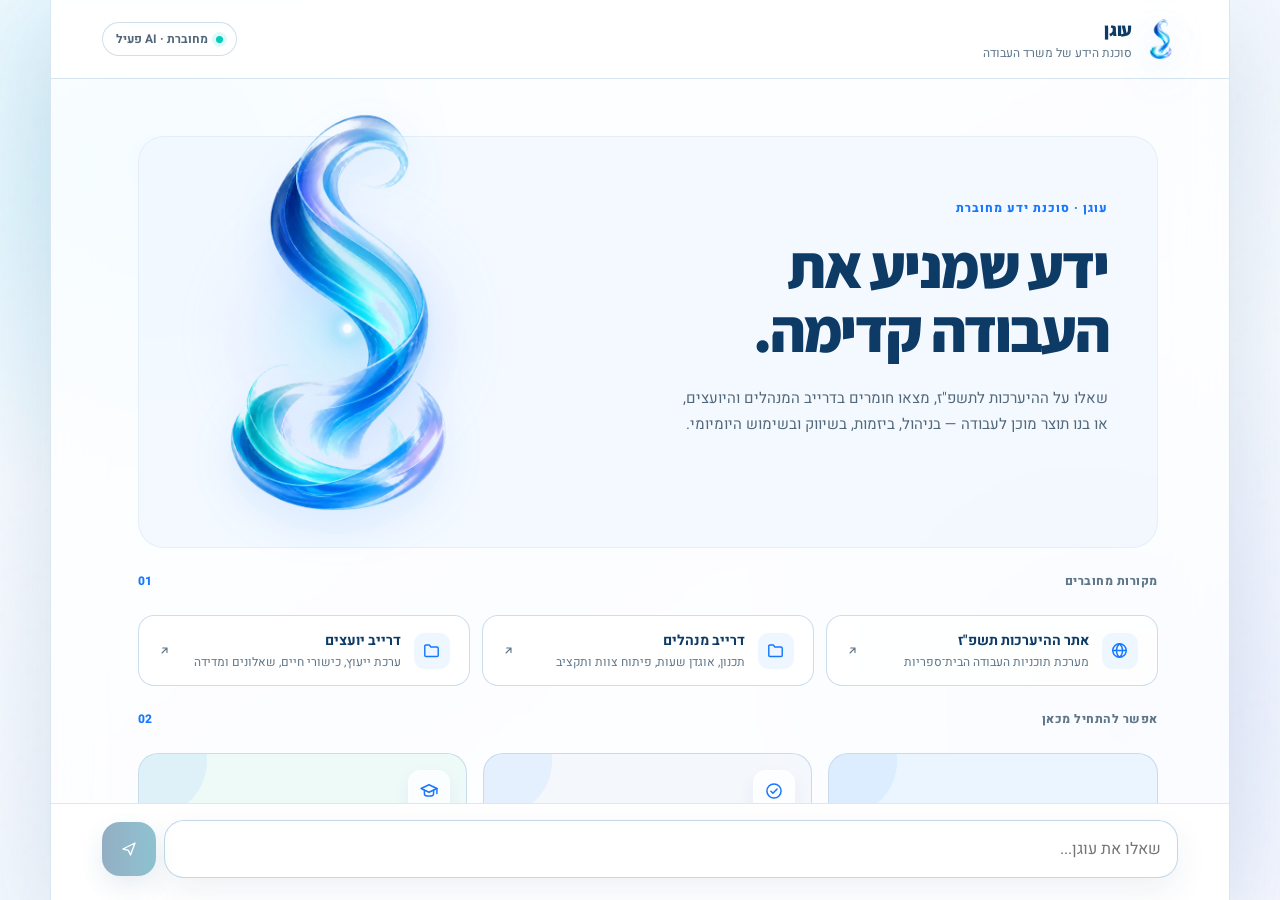
==== index.html @ 3481d561 "עוגן — סוכנת הידע: אתר + PWA להתקנה על הטלפון Co-Authored-By: Claude Fable 5 <noreply@anthropic.com>" ====
<!doctype html>
<html lang="he" dir="rtl">
<head>
<meta charset="utf-8">
<meta name="viewport" content="width=device-width, initial-scale=1">
<title>עוגן · סוכנת הידע של משרד העבודה</title>
<meta name="description" content="פרוטוטייפ עיצובי של עוגן, סוכנת הידע של אתר תיק המנהל, משרד העבודה.">

<!-- PWA: התקנה למסך הבית -->
<meta name="theme-color" content="#0D3B66">
<link rel="manifest" href="manifest.webmanifest">
<link rel="icon" type="image/png" sizes="192x192" href="assets/icons/icon-192.png">
<link rel="apple-touch-icon" href="assets/icons/apple-touch-icon.png">
<meta name="apple-mobile-web-app-capable" content="yes">
<meta name="apple-mobile-web-app-status-bar-style" content="default">
<meta name="apple-mobile-web-app-title" content="עוגן">

<link rel="preconnect" href="https://fonts.googleapis.com">
<link rel="preconnect" href="https://fonts.gstatic.com" crossorigin>
<link href="https://fonts.googleapis.com/css2?family=Assistant:wght@400;600;700;800&family=Heebo:wght@400;500;700;800&display=swap" rel="stylesheet">

<link rel="stylesheet" href="ogen-tokens.css">
<link rel="stylesheet" href="ogen-base.css">
<link rel="stylesheet" href="ogen-entity.css">
<link rel="stylesheet" href="ogen-components.css">
<link rel="stylesheet" href="ogen-chat.css">
<link rel="stylesheet" href="ogen-responsive.css">
</head>
<body>

<a class="ogen-skip-link" href="#ogen-chat-textarea">דלגו לשדה השאלה</a>

<main class="ogen-app">

  <header class="ogen-chat-header">
    <span id="ogen-chat-header-entity-slot"></span>
    <div class="ogen-chat-header__meta">
      <div class="ogen-chat-header__title">עוגן</div>
      <div class="ogen-chat-header__subtitle">סוכנת הידע של משרד העבודה</div>
    </div>
    <div class="ogen-chat-header__status" aria-label="מצב המערכת: מחוברת לשלושה מאגרי ידע">
      <span class="ogen-chat-header__status-dot" aria-hidden="true"></span>
      מחוברת · 3 מאגרים
    </div>
  </header>

  <div id="ogen-chat-conversation" class="ogen-chat-conversation" role="log" aria-live="polite" aria-relevant="additions" aria-label="שיחה עם עוגן"></div>

  <form class="ogen-composer" id="ogen-composer-form">
    <div class="ogen-composer__field">
      <label for="ogen-chat-textarea" class="ogen-sr-only">שאלו את עוגן</label>
      <textarea id="ogen-chat-textarea" class="ogen-composer__textarea" rows="1" placeholder="שאלו את עוגן..."></textarea>
    </div>
    <button type="submit" id="ogen-chat-send" class="ogen-composer__send" aria-label="שליחה"></button>
  </form>

</main>

<script>
/* חיבור למוח ה-AI (Claude) דרך Google Apps Script:
   1. פורסים את "קוד-עוגן-AI-לגוגל-סקריפט.gs" כאפליקציית אינטרנט (הוראות בתוך הקובץ)
   2. מדביקים כאן את כתובת ה-exec שמתקבלת, בין המרכאות
   כשהשורה ריקה — עוגן עונה מהמנוע המקומי (מילות מפתח, בלי AI). */
window.OGEN_BACKEND_URL = "https://script.google.com/macros/s/AKfycbzggpSrv4lHq6RF4784hJKEp1cTktjUmZDZ8TliicXYjfM_cJ4xoRYsIVa-8y7EgvYl/exec";
</script>
<script src="ogen-components.js"></script>
<script src="ogen-knowledge.js"></script>
<script src="ogen-app.js"></script>

<script>
/* רישום ה-service worker (PWA). עובד רק כשהאתר מוגש מכתובת אינטרנט (https)
   או localhost — כשפותחים כקובץ מקומי (file://) הדפדפן מדלג בשקט. */
if ("serviceWorker" in navigator && (location.protocol === "https:" || location.hostname === "localhost")) {
  window.addEventListener("load", function () {
    navigator.serviceWorker.register("sw.js").catch(function () { /* לא קריטי */ });
  });
}
</script>

</body>
</html>
---- ogen-tokens.css ----
/*
  ogen-tokens.css
  Design tokens for the "עוגן" (Ogen) knowledge-agent prototype.
  All color, spacing, radius, shadow, typography and motion values
  used anywhere in the prototype must be sourced from here.
*/

:root {
  /* ===== BRAND ===== */
  --ogen-navy-900: #0D3B66;
  --ogen-navy-800: #124D7A;

  --ogen-blue-600: #1677FF;
  --ogen-blue-500: #2788FF;
  --ogen-blue-100: #E8F2FF;

  --ogen-cyan-500: #27C6F3;
  --ogen-cyan-100: #E7F9FE;

  --ogen-teal-500: #00CDBB;
  --ogen-teal-100: #E4FAF7;

  --ogen-lilac-400: #A5B4FF;
  --ogen-lilac-100: #F0F2FF;

  /* ===== SURFACES ===== */
  --ogen-canvas: #F8FBFF;
  --ogen-surface: #FFFFFF;
  --ogen-surface-soft: #F2F7FC;
  --ogen-surface-blue: #EEF6FF;

  /* ===== TEXT ===== */
  --ogen-text: #102A43;
  --ogen-text-secondary: #52687A;
  --ogen-text-muted: #60778A;
  --ogen-text-inverse: #FFFFFF;

  /* Accessible action gradient; brand cyan remains available for accents. */
  --ogen-action-start: #124D7A;
  --ogen-action-end: #087B9C;

  /* ===== BORDERS ===== */
  --ogen-border: #D8E6F2;
  --ogen-border-strong: #BED4E7;

  /* ===== STATES ===== */
  --ogen-success: #00A98F;
  --ogen-success-text: #007A68;
  --ogen-success-bg: #E8F8F4;

  --ogen-warning: #D89A20;
  --ogen-warning-text: #8A5A00;
  --ogen-warning-bg: #FFF7E4;

  --ogen-danger: #D95B67;
  --ogen-danger-text: #B23A4A;
  --ogen-danger-bg: #FFF0F2;

  /* Authority badge accents (pastel) */
  --ogen-authority-mandatory-text: #B23A4A;
  --ogen-authority-mandatory-bg: #FCE9EC;
  --ogen-authority-directive-text: #145FA8;
  --ogen-authority-directive-bg: #E8F2FF;
  --ogen-authority-professional-text: #087565;
  --ogen-authority-professional-bg: #E4FAF7;
  --ogen-authority-suggestion-text: #5B5FCF;
  --ogen-authority-suggestion-bg: #F0F2FF;

  /* AI-generated content marker */
  --ogen-ai-bg: #F0F2FF;
  --ogen-ai-text: #4A4FBF;

  /* ===== RADIUS ===== */
  --ogen-radius-sm: 10px;
  --ogen-radius-md: 14px;
  --ogen-radius-lg: 18px;
  --ogen-radius-xl: 24px;
  --ogen-radius-2xl: 30px;
  --ogen-radius-pill: 999px;

  /* ===== SHADOW ===== */
  --ogen-shadow-sm: 0 4px 14px rgba(13, 59, 102, .06);
  --ogen-shadow-md: 0 12px 34px rgba(13, 59, 102, .09);
  --ogen-shadow-float: 0 20px 60px rgba(13, 59, 102, .14);

  /* ===== MOTION ===== */
  --ogen-duration-fast: 160ms;
  --ogen-duration-normal: 260ms;
  --ogen-duration-slow: 420ms;
  --ogen-ease: cubic-bezier(.2, .8, .2, 1);
  --ogen-touch-target: 44px;

  /* ===== SPACING (8px grid) ===== */
  --space-1: 4px;
  --space-2: 8px;
  --space-3: 12px;
  --space-4: 16px;
  --space-5: 20px;
  --space-6: 24px;
  --space-8: 32px;
  --space-10: 40px;
  --space-12: 48px;

  /* ===== TYPOGRAPHY ===== */
  --ogen-font: "Noto Sans Hebrew", "Heebo", "Assistant", system-ui, sans-serif;
  --ogen-font-display: "Assistant", "Noto Sans Hebrew", "Heebo", system-ui, sans-serif;

  --ogen-fs-hero: clamp(30px, 4vw, 48px);
  --ogen-fs-h1: clamp(28px, 3vw, 36px);
  --ogen-fs-h2: clamp(22px, 2.4vw, 28px);
  --ogen-fs-h3: clamp(18px, 1.8vw, 21px);
  --ogen-fs-body: 16px;
  --ogen-fs-secondary: 14px;
  --ogen-fs-meta: 13px;

  /* ===== Z-INDEX ===== */
  --ogen-z-floating: 60;
  --ogen-z-chat: 70;
  --ogen-z-overlay: 65;
}
---- ogen-base.css ----
/*
  ogen-base.css
  Reset, RTL foundation, typography and base page structure.
*/

*,
*::before,
*::after {
  box-sizing: border-box;
}

html {
  direction: rtl;
}

body {
  margin: 0;
  background: var(--ogen-canvas);
  color: var(--ogen-text);
  font-family: var(--ogen-font);
  font-size: var(--ogen-fs-body);
  line-height: 1.55;
  -webkit-font-smoothing: antialiased;
  position: relative;
  isolation: isolate;
}

body::before,
body::after {
  content: "";
  position: fixed;
  inset: 0;
  pointer-events: none;
  z-index: -1;
}

body::before {
  background:
    radial-gradient(circle at 12% 18%, rgba(39, 198, 243, .18), transparent 26%),
    radial-gradient(circle at 88% 82%, rgba(165, 180, 255, .18), transparent 30%),
    linear-gradient(145deg, #f9fcff 0%, #f3f8ff 54%, #fbfdff 100%);
}

body::after {
  opacity: .22;
  background-image: url("data:image/svg+xml,%3Csvg viewBox='0 0 120 120' xmlns='http://www.w3.org/2000/svg'%3E%3Cfilter id='n'%3E%3CfeTurbulence type='fractalNoise' baseFrequency='.82' numOctaves='3' stitchTiles='stitch'/%3E%3C/filter%3E%3Crect width='100%25' height='100%25' filter='url(%23n)' opacity='.16'/%3E%3C/svg%3E");
}

img,
svg {
  display: block;
  max-width: 100%;
}

button,
input,
textarea {
  font-family: inherit;
  color: inherit;
}

button {
  cursor: pointer;
  background: none;
  border: 0;
}

a {
  color: var(--ogen-blue-600);
}

/* LTR isolation for urls, code, file names inside an RTL page */
.ogen-ltr {
  direction: ltr;
  unicode-bidi: isolate;
  display: inline-block;
}

/* Typography scale */
h1, h2, h3 {
  margin: 0;
  font-weight: 800;
  color: var(--ogen-text);
}

.ogen-hero-title {
  font-size: var(--ogen-fs-hero);
  font-weight: 800;
  line-height: 1.06;
  font-family: var(--ogen-font-display);
  letter-spacing: -.035em;
}

h1, .ogen-h1 { font-size: var(--ogen-fs-h1); }
h2, .ogen-h2 { font-size: var(--ogen-fs-h2); font-weight: 750; }
h3, .ogen-h3 { font-size: var(--ogen-fs-h3); font-weight: 700; }

.ogen-text-secondary {
  font-size: var(--ogen-fs-secondary);
  color: var(--ogen-text-secondary);
}

.ogen-text-meta {
  font-size: var(--ogen-fs-meta);
  color: var(--ogen-text-muted);
}

p {
  margin: 0 0 var(--space-3);
}

/* Skip link */
.ogen-skip-link {
  position: absolute;
  right: var(--space-3);
  top: -60px;
  background: var(--ogen-navy-900);
  color: #fff;
  padding: var(--space-3) var(--space-5);
  border-radius: var(--ogen-radius-sm);
  z-index: 100;
  transition: top var(--ogen-duration-fast) var(--ogen-ease);
}

.ogen-skip-link:focus {
  top: var(--space-3);
}

/* Screen-reader only utility */
.ogen-sr-only {
  position: absolute;
  width: 1px;
  height: 1px;
  padding: 0;
  margin: -1px;
  overflow: hidden;
  clip: rect(0, 0, 0, 0);
  white-space: nowrap;
  border: 0;
}

/* Focus visibility (WCAG AA) */
:focus-visible {
  outline: 2px solid var(--ogen-blue-600);
  outline-offset: 2px;
  border-radius: var(--ogen-radius-sm);
}

/* Page shell */
.ogen-page {
  max-width: 1180px;
  margin: 0 auto;
  padding: 0 var(--space-6);
}

.ogen-site-header {
  background: var(--ogen-surface);
  border-bottom: 1px solid var(--ogen-border);
}

.ogen-site-header__inner {
  max-width: 1180px;
  margin: 0 auto;
  padding: var(--space-4) var(--space-6);
  display: flex;
  align-items: center;
  justify-content: space-between;
  gap: var(--space-4);
}

.ogen-site-brand {
  display: flex;
  align-items: center;
  gap: var(--space-3);
  font-weight: 800;
  color: var(--ogen-navy-900);
}

.ogen-site-brand__emblem {
  width: 36px;
  height: 36px;
  border-radius: var(--ogen-radius-sm);
  background: var(--ogen-surface-blue);
  display: flex;
  align-items: center;
  justify-content: center;
  color: var(--ogen-navy-900);
  font-size: 15px;
  border: 1px solid var(--ogen-border);
}

.ogen-site-nav {
  display: flex;
  gap: var(--space-6);
  font-size: var(--ogen-fs-secondary);
  color: var(--ogen-text-secondary);
}

.ogen-site-nav a {
  color: inherit;
  text-decoration: none;
}

.ogen-site-nav a:hover {
  color: var(--ogen-blue-600);
}

section {
  padding: var(--space-10) 0;
}

.ogen-section-title {
  margin-bottom: var(--space-6);
}

@media (prefers-reduced-motion: reduce) {
  *,
  *::before,
  *::after {
    animation-duration: 0.001ms !important;
    animation-iteration-count: 1 !important;
    transition-duration: 0.001ms !important;
    scroll-behavior: auto !important;
  }
}
---- ogen-entity.css ----
/* OgenEntity: generated light-ribbon artwork with quiet, stateful motion. */
.ogen-entity{--ogen-entity-size:96px;width:var(--ogen-entity-size);aspect-ratio:4/5;display:inline-grid;place-items:center;position:relative;flex:none;isolation:isolate}
.ogen-entity[data-size="xs"]{--ogen-entity-size:34px}.ogen-entity[data-size="sm"]{--ogen-entity-size:52px}.ogen-entity[data-size="md"]{--ogen-entity-size:96px}.ogen-entity[data-size="lg"]{--ogen-entity-size:190px}.ogen-entity[data-size="hero"]{--ogen-entity-size:clamp(230px,28vw,340px)}
.ogen-entity__picture,.ogen-entity__art,.ogen-entity__particles,.ogen-entity__aura,.ogen-entity__warning-ring{position:absolute}.ogen-entity__picture{inset:-3%;z-index:2;transform-origin:50% 56%}.ogen-entity__art{width:100%;height:100%;object-fit:contain;filter:drop-shadow(0 18px 20px rgba(22,119,255,.12));transform:translateZ(0);will-change:transform}.ogen-entity__aura{inset:20% 10% 12%;z-index:0;border-radius:50%;background:radial-gradient(circle,rgba(39,198,243,.24),rgba(165,180,255,.11) 44%,transparent 72%);filter:blur(18px);transform:translateZ(0)}
.ogen-entity__core{position:absolute;z-index:3;width:2.6%;aspect-ratio:1;inset-inline-start:50.5%;top:52%;border-radius:50%;background:rgba(255,255,255,.88);box-shadow:0 0 7px 3px rgba(255,255,255,.88),0 0 20px 8px rgba(39,198,243,.45)}.ogen-entity__particles{inset:0;z-index:4;pointer-events:none}.ogen-entity__particle{--particle-x:0%;--particle-y:0%;position:absolute;inset-inline-start:50%;top:50%;width:max(2px,2.1%);aspect-ratio:1;border-radius:50%;background:#fff;box-shadow:0 0 8px #27c6f3;opacity:0}.ogen-entity__warning-ring{inset:12%;z-index:1;border:1px solid rgba(216,154,32,.58);border-radius:50%;opacity:0;transform:scale(.92)}
.ogen-entity[data-state="idle"] .ogen-entity__picture{animation:ogen-entity-float 7s var(--ogen-ease) infinite}.ogen-entity[data-state="idle"] .ogen-entity__aura{animation:ogen-entity-aura 7s var(--ogen-ease) infinite}@keyframes ogen-entity-float{0%,100%{transform:translate3d(0,0,0) rotate(-.45deg) scale(1)}50%{transform:translate3d(0,-2.5%,0) rotate(.65deg) scale(1.012)}}@keyframes ogen-entity-aura{0%,100%{opacity:.58;transform:scale(.96)}50%{opacity:.95;transform:scale(1.04)}}
.ogen-entity[data-state="listening"] .ogen-entity__picture{transform:scale(1.035)}.ogen-entity[data-state="listening"] .ogen-entity__core{animation:ogen-core-listen 1.7s var(--ogen-ease) infinite}.ogen-entity[data-state="searching"] .ogen-entity__picture{animation:ogen-entity-search 3.2s var(--ogen-ease) infinite}.ogen-entity[data-state="searching"] .ogen-entity__particle{animation:ogen-particle-gather 1.85s var(--ogen-ease) infinite;animation-delay:var(--particle-delay)}.ogen-entity[data-state="searching"] .ogen-entity__core{animation:ogen-core-listen 1.4s var(--ogen-ease) infinite}
@keyframes ogen-entity-search{0%,100%{transform:rotate(-.8deg) scale(1)}50%{transform:rotate(.8deg) scale(1.025)}}@keyframes ogen-particle-gather{0%{opacity:0;transform:translate(var(--particle-x),var(--particle-y)) scale(.3)}25%{opacity:.85}82%{opacity:.15;transform:translate(0,0) scale(1)}100%{opacity:0;transform:translate(0,0) scale(.2)}}@keyframes ogen-core-listen{0%,100%{opacity:.7;transform:scale(.82)}50%{opacity:1;transform:scale(1.2)}}
.ogen-entity[data-state="found"] .ogen-entity__picture{animation:ogen-entity-found 680ms var(--ogen-ease) 1}.ogen-entity[data-state="found"] .ogen-entity__aura{animation:ogen-entity-found-aura 680ms var(--ogen-ease) 1}@keyframes ogen-entity-found{0%{transform:scale(.98)}44%{transform:scale(1.045)}100%{transform:scale(1)}}@keyframes ogen-entity-found-aura{0%,100%{opacity:.65;transform:scale(.95)}44%{opacity:1;transform:scale(1.08)}}
.ogen-entity[data-state="warning"] .ogen-entity__warning-ring{opacity:1;transform:scale(1);box-shadow:0 0 28px rgba(216,154,32,.14)}.ogen-entity[data-size="xs"] .ogen-entity__core,.ogen-entity[data-size="sm"] .ogen-entity__particles,.ogen-entity[data-size="xs"] .ogen-entity__particles,.ogen-entity[data-size="xs"] .ogen-entity__warning-ring{display:none}
@media(prefers-reduced-motion:reduce){.ogen-entity *{animation:none!important}.ogen-entity[data-state="listening"] .ogen-entity__picture{transform:scale(1.025)}.ogen-entity[data-state="searching"] .ogen-entity__particle{opacity:.55}.ogen-entity[data-state="found"] .ogen-entity__aura{opacity:.9}}
---- ogen-components.css ----
/*
  ogen-components.css
  Buttons, chips, cards, badges and content components shared across
  the home screen, section integration points and the chat panel.
*/

/* ============ Buttons ============ */
.ogen-btn {
  display: inline-flex;
  align-items: center;
  justify-content: center;
  gap: var(--space-2);
  font-size: var(--ogen-fs-secondary);
  font-weight: 700;
  padding: 0 var(--space-5);
  height: 46px;
  border-radius: var(--ogen-radius-md);
  transition: transform var(--ogen-duration-fast) var(--ogen-ease),
              box-shadow var(--ogen-duration-fast) var(--ogen-ease),
              background var(--ogen-duration-fast) var(--ogen-ease),
              border-color var(--ogen-duration-fast) var(--ogen-ease);
  white-space: nowrap;
}

.ogen-btn:hover { transform: translateY(-1px); }
.ogen-btn:active { transform: translateY(0); }

.ogen-btn--primary {
  background: linear-gradient(90deg, var(--ogen-action-start), var(--ogen-action-end));
  color: #fff;
  box-shadow: var(--ogen-shadow-sm);
}

.ogen-btn--primary:hover {
  box-shadow: var(--ogen-shadow-md);
}

.ogen-btn--secondary {
  background: var(--ogen-surface);
  border: 1px solid var(--ogen-border-strong);
  color: var(--ogen-navy-900);
}

.ogen-btn--secondary:hover {
  border-color: var(--ogen-blue-500);
}

.ogen-btn--ghost {
  background: transparent;
  color: var(--ogen-navy-900);
  height: 40px;
  padding: 0 var(--space-3);
}

.ogen-btn--ghost:hover {
  background: var(--ogen-surface-blue);
}

.ogen-btn--sm {
  height: 38px;
  min-height: var(--ogen-touch-target);
  padding: 0 var(--space-4);
  font-size: var(--ogen-fs-meta);
}

.ogen-btn:disabled {
  opacity: .5;
  cursor: not-allowed;
  transform: none;
}

/* ============ Chips (suggested actions) ============ */
.ogen-chip {
  display: inline-flex;
  align-items: center;
  height: 38px;
  min-height: var(--ogen-touch-target);
  padding: 0 var(--space-4);
  background: var(--ogen-surface);
  border: 1px solid var(--ogen-border);
  border-radius: var(--ogen-radius-pill);
  font-size: var(--ogen-fs-secondary);
  color: var(--ogen-navy-900);
  transition: border-color var(--ogen-duration-fast) var(--ogen-ease),
              background var(--ogen-duration-fast) var(--ogen-ease);
}

.ogen-chip:hover {
  border-color: var(--ogen-blue-500);
  background: var(--ogen-surface-blue);
}

.ogen-chip-row {
  display: flex;
  flex-wrap: wrap;
  gap: var(--space-2);
}

/* ============ Cards ============ */
.ogen-card {
  background: var(--ogen-surface);
  border: 1px solid var(--ogen-border);
  border-radius: var(--ogen-radius-lg);
  box-shadow: var(--ogen-shadow-sm);
  padding: var(--space-5);
}

/* ============ Quick actions ============ */
.ogen-quick-actions {
  display: grid;
  grid-template-columns: repeat(5, 1fr);
  gap: var(--space-4);
}

.ogen-quick-action {
  display: flex;
  flex-direction: column;
  align-items: flex-start;
  gap: var(--space-3);
  text-align: right;
  background: var(--ogen-surface);
  border: 1px solid var(--ogen-border);
  border-radius: var(--ogen-radius-lg);
  padding: var(--space-5);
  transition: transform var(--ogen-duration-fast) var(--ogen-ease),
              border-color var(--ogen-duration-fast) var(--ogen-ease),
              box-shadow var(--ogen-duration-fast) var(--ogen-ease);
  width: 100%;
}

.ogen-quick-action:hover,
.ogen-quick-action:focus-visible {
  transform: translateY(-2px);
  border-color: var(--ogen-blue-500);
  box-shadow: var(--ogen-shadow-md);
}

.ogen-quick-action__icon {
  width: 40px;
  height: 40px;
  border-radius: var(--ogen-radius-sm);
  background: var(--ogen-surface-blue);
  color: var(--ogen-blue-600);
  display: flex;
  align-items: center;
  justify-content: center;
}

.ogen-quick-action__title {
  font-weight: 700;
  font-size: var(--ogen-fs-secondary);
  color: var(--ogen-text);
}

.ogen-quick-action__desc {
  font-size: var(--ogen-fs-meta);
  color: var(--ogen-text-muted);
}

/* Premium command grid: one anchor action and four compact paths. */
.ogen-quick-actions {
  grid-template-columns: repeat(12, minmax(0, 1fr));
  grid-auto-rows: minmax(116px, auto);
  gap: 12px;
}

.ogen-quick-action {
  grid-column: span 4;
  position: relative;
  overflow: hidden;
  min-height: 116px;
  padding: 22px;
  gap: 8px;
  border-radius: 20px;
  border-color: rgba(190, 212, 231, .78);
  box-shadow: none;
}

.ogen-quick-action:first-child {
  grid-row: span 2;
  min-height: 244px;
  justify-content: flex-end;
  background: #eaf5ff;
}

.ogen-quick-action:nth-child(2) { background: #f4f8fd; }
.ogen-quick-action:nth-child(3) { background: #eefaf8; }
.ogen-quick-action:nth-child(4) { background: #f4f3ff; }
.ogen-quick-action:nth-child(5) { background: #eef8fd; }

.ogen-quick-action::after {
  content: "";
  position: absolute;
  width: 110px;
  height: 110px;
  inset-inline-end: -42px;
  top: -48px;
  border-radius: 50%;
  background: rgba(39, 136, 255, .08);
  transition: transform var(--ogen-duration-normal) var(--ogen-ease);
}

.ogen-quick-action:hover,
.ogen-quick-action:focus-visible {
  transform: translateY(-3px);
  border-color: rgba(39, 136, 255, .48);
  box-shadow: 0 16px 36px rgba(13, 59, 102, .08);
}

.ogen-quick-action:hover::after { transform: scale(1.25); }

.ogen-quick-action__icon {
  width: 42px;
  height: 42px;
  border-radius: 13px;
  background: rgba(255, 255, 255, .76);
  border: 1px solid rgba(255, 255, 255, .9);
  box-shadow: 0 8px 18px rgba(13, 59, 102, .06);
}

.ogen-quick-action:first-child .ogen-quick-action__icon {
  width: 52px;
  height: 52px;
}

.ogen-quick-action__title { font-size: 15px; }
.ogen-quick-action:first-child .ogen-quick-action__title { font-size: 18px; }

/* ============ "מה עכשיו?" task list ============ */
.ogen-task-list {
  display: flex;
  flex-direction: column;
  gap: var(--space-3);
}

.ogen-task {
  display: flex;
  align-items: center;
  justify-content: space-between;
  gap: var(--space-4);
  background: var(--ogen-surface);
  border: 1px solid var(--ogen-border);
  border-radius: var(--ogen-radius-md);
  padding: var(--space-4) var(--space-5);
}

.ogen-task__main {
  display: flex;
  align-items: center;
  gap: var(--space-3);
}

.ogen-task__dot {
  width: 8px;
  height: 8px;
  border-radius: 50%;
  flex: none;
}

.ogen-task__dot--due-soon { background: var(--ogen-warning); }
.ogen-task__dot--on-track { background: var(--ogen-success); }
.ogen-task__dot--new { background: var(--ogen-blue-500); }

.ogen-task__title {
  font-size: var(--ogen-fs-secondary);
  font-weight: 600;
}

.ogen-task__due {
  font-size: var(--ogen-fs-meta);
  color: var(--ogen-text-muted);
}

/* ============ Authority badges ============ */
.ogen-badge {
  display: inline-flex;
  align-items: center;
  height: 24px;
  padding: 0 var(--space-3);
  border-radius: var(--ogen-radius-pill);
  font-size: 12px;
  font-weight: 700;
}

.ogen-badge--mandatory {
  color: var(--ogen-authority-mandatory-text);
  background: var(--ogen-authority-mandatory-bg);
}

.ogen-badge--directive {
  color: var(--ogen-authority-directive-text);
  background: var(--ogen-authority-directive-bg);
}

.ogen-badge--professional {
  color: var(--ogen-authority-professional-text);
  background: var(--ogen-authority-professional-bg);
}

.ogen-badge--suggestion {
  color: var(--ogen-authority-suggestion-text);
  background: var(--ogen-authority-suggestion-bg);
}

/* ============ AI generated marker ============ */
.ogen-ai-marker {
  display: inline-flex;
  align-items: center;
  gap: var(--space-1);
  font-size: 12px;
  font-weight: 700;
  color: var(--ogen-ai-text);
  background: var(--ogen-ai-bg);
  border-radius: var(--ogen-radius-pill);
  padding: var(--space-1) var(--space-3);
}

/* ============ Evidence state ============ */
.ogen-evidence {
  display: inline-flex;
  align-items: center;
  gap: var(--space-2);
  font-size: var(--ogen-fs-secondary);
  font-weight: 700;
  padding: var(--space-2) var(--space-4);
  border-radius: var(--ogen-radius-md);
}

.ogen-evidence__icon {
  font-size: 15px;
  line-height: 1;
}

.ogen-evidence--supported {
  color: var(--ogen-success-text);
  background: var(--ogen-success-bg);
}

.ogen-evidence--partial {
  color: var(--ogen-warning-text);
  background: var(--ogen-warning-bg);
}

.ogen-evidence--unsupported {
  color: var(--ogen-danger-text);
  background: var(--ogen-danger-bg);
}

/* ============ Source card ============ */
.ogen-source-card {
  background: var(--ogen-surface);
  border: 1px solid var(--ogen-border);
  border-radius: var(--ogen-radius-lg);
  padding: var(--space-5);
  display: flex;
  flex-direction: column;
  gap: var(--space-3);
  border-right: 4px solid var(--ogen-source-accent, var(--ogen-blue-500));
  min-width: 0;
}

.ogen-source-card__top {
  display: flex;
  align-items: center;
  justify-content: space-between;
  gap: var(--space-3);
}

.ogen-source-card__type {
  display: flex;
  align-items: center;
  gap: var(--space-2);
  font-size: var(--ogen-fs-meta);
  font-weight: 700;
  color: var(--ogen-navy-900);
}

.ogen-source-card__official {
  font-size: 12px;
  color: var(--ogen-text-muted);
}

.ogen-source-card__title {
  font-size: var(--ogen-fs-h3);
  font-weight: 700;
  color: var(--ogen-text);
}

.ogen-source-card__meta {
  font-size: var(--ogen-fs-meta);
  color: var(--ogen-text-muted);
  overflow-wrap: anywhere;
}

.ogen-source-card__link {
  align-self: flex-start;
  display: inline-flex;
  align-items: center;
  gap: var(--space-1);
  font-size: var(--ogen-fs-secondary);
  font-weight: 700;
  color: var(--ogen-navy-800);
  text-decoration: none;
}

.ogen-source-card__link:hover {
  text-decoration: underline;
}

.ogen-source-card__link--disabled {
  color: var(--ogen-text-muted);
  cursor: not-allowed;
  font-weight: 600;
}

.ogen-source-card[data-source-type="website"]   { --ogen-source-accent: var(--ogen-blue-500); }
.ogen-source-card[data-source-type="managers"]  { --ogen-source-accent: var(--ogen-navy-800); }
.ogen-source-card[data-source-type="counseling"] { --ogen-source-accent: var(--ogen-teal-500); }

.ogen-source-card {
  border-right-width: 1px;
  border-color: rgba(190, 212, 231, .85);
  box-shadow: none;
  background: rgba(248, 251, 255, .82);
  transition: border-color var(--ogen-duration-fast) var(--ogen-ease),
              box-shadow var(--ogen-duration-fast) var(--ogen-ease);
}

.ogen-source-card:has(.ogen-source-card__link:not(.ogen-source-card__link--disabled)):hover {
  border-color: rgba(39, 136, 255, .45);
  box-shadow: 0 10px 26px rgba(13, 59, 102, .07);
}

.ogen-source-card__type {
  color: var(--ogen-source-accent, var(--ogen-blue-600));
}

.ogen-source-list {
  display: flex;
  flex-direction: column;
  gap: var(--space-3);
}

/* ============ Conflict banner ============ */
.ogen-conflict {
  display: flex;
  align-items: center;
  gap: var(--space-3);
  background: var(--ogen-warning-bg);
  color: #7A5716;
  border-radius: var(--ogen-radius-md);
  padding: var(--space-4) var(--space-5);
  font-weight: 700;
  font-size: var(--ogen-fs-secondary);
}

/* ============ Skeleton ============ */
.ogen-skeleton {
  border-radius: var(--ogen-radius-sm);
  background: linear-gradient(90deg, var(--ogen-surface-soft) 25%, var(--ogen-border) 37%, var(--ogen-surface-soft) 63%);
  background-size: 400% 100%;
  animation: ogen-skeleton-shine 1.6s ease-in-out infinite;
}

@keyframes ogen-skeleton-shine {
  0%   { background-position: 100% 50%; }
  100% { background-position: 0 50%; }
}

@media (prefers-reduced-motion: reduce) {
  .ogen-skeleton { animation: none; }
}

/* ============ Empty / Error state ============ */
.ogen-state-panel {
  display: flex;
  flex-direction: column;
  align-items: center;
  text-align: center;
  gap: var(--space-4);
  padding: var(--space-8) var(--space-5);
}

.ogen-state-panel__text {
  color: var(--ogen-text-secondary);
  max-width: 32em;
}

.ogen-state-panel__actions {
  display: flex;
  gap: var(--space-3);
  flex-wrap: wrap;
  justify-content: center;
}

/* ============ Section "ask Ogen" integration ============ */
.ogen-section-ask {
  display: inline-flex;
  align-items: center;
  gap: var(--space-2);
  margin-inline-start: var(--space-3);
  height: 34px;
  min-height: var(--ogen-touch-target);
  padding: 0 var(--space-4);
  border-radius: var(--ogen-radius-pill);
  background: var(--ogen-surface-blue);
  color: var(--ogen-navy-900);
  font-size: var(--ogen-fs-meta);
  font-weight: 700;
  border: 1px solid transparent;
  transition: border-color var(--ogen-duration-fast) var(--ogen-ease);
  vertical-align: middle;
}

.ogen-section-ask:hover {
  border-color: var(--ogen-blue-500);
}

.ogen-section-heading {
  display: flex;
  align-items: center;
  flex-wrap: wrap;
}

.ogen-inline-callout {
  display: flex;
  gap: var(--space-4);
  align-items: flex-start;
  background: var(--ogen-lilac-100);
  border-radius: var(--ogen-radius-lg);
  padding: var(--space-5);
  margin: var(--space-6) 0;
}

.ogen-inline-callout__icon {
  font-size: 20px;
}

.ogen-inline-callout__title {
  font-weight: 700;
  margin-bottom: var(--space-1);
}

.ogen-inline-callout__text {
  color: var(--ogen-text-secondary);
  font-size: var(--ogen-fs-secondary);
  margin-bottom: var(--space-3);
}

/* ============ Connected hubs strip (welcome) ============ */
.ogen-hubs {
  display: grid;
  grid-template-columns: repeat(auto-fit, minmax(230px, 1fr));
  gap: 12px;
}

.ogen-hub {
  display: flex;
  align-items: center;
  gap: var(--space-3);
  min-height: var(--ogen-touch-target);
  padding: 14px 18px;
  background: rgba(255, 255, 255, .72);
  border: 1px solid rgba(190, 212, 231, .78);
  border-radius: 16px;
  text-decoration: none;
  color: var(--ogen-text);
  transition: transform var(--ogen-duration-fast) var(--ogen-ease),
              border-color var(--ogen-duration-fast) var(--ogen-ease),
              box-shadow var(--ogen-duration-fast) var(--ogen-ease);
}

.ogen-hub:hover,
.ogen-hub:focus-visible {
  transform: translateY(-2px);
  border-color: rgba(39, 136, 255, .48);
  box-shadow: 0 14px 30px rgba(13, 59, 102, .08);
}

.ogen-hub__icon {
  width: 38px;
  height: 38px;
  flex: none;
  border-radius: 12px;
  display: flex;
  align-items: center;
  justify-content: center;
  background: var(--ogen-surface-blue);
  color: var(--ogen-blue-600);
  border: 1px solid rgba(255, 255, 255, .9);
}

.ogen-hub__meta {
  display: flex;
  flex-direction: column;
  gap: 1px;
  min-width: 0;
}

.ogen-hub__title {
  font-weight: 700;
  font-size: var(--ogen-fs-secondary);
  color: var(--ogen-navy-900);
}

.ogen-hub__desc {
  font-size: 12px;
  color: var(--ogen-text-muted);
  overflow-wrap: anywhere;
}

.ogen-hub__open {
  margin-inline-start: auto;
  color: var(--ogen-text-muted);
  transition: color var(--ogen-duration-fast) var(--ogen-ease),
              transform var(--ogen-duration-fast) var(--ogen-ease);
}

.ogen-hub:hover .ogen-hub__open {
  color: var(--ogen-blue-600);
  transform: translate(-2px, -2px);
}
---- ogen-chat.css ----
/*
  ogen-chat.css
  Floating assistant button, chat panel, header, messages and composer.
*/

/* ============ Full-page chatbot shell ============ */
.ogen-app {
  width: min(100%, 980px);
  min-height: 100dvh;
  height: 100dvh;
  margin: 0 auto;
  display: flex;
  flex-direction: column;
  overflow: hidden;
  background: rgba(255, 255, 255, .92);
  border-inline: 1px solid var(--ogen-border);
  box-shadow: var(--ogen-shadow-sm);
}

.ogen-welcome {
  width: min(100%, 820px);
  margin: auto;
  padding: var(--space-6) 0 var(--space-10);
  display: flex;
  flex-direction: column;
  gap: var(--space-8);
}

.ogen-welcome__greeting {
  display: flex;
  flex-direction: column;
  align-items: center;
  text-align: center;
  gap: var(--space-2);
}

.ogen-welcome__greeting .ogen-hero-title {
  max-width: 14ch;
}

.ogen-welcome__demos {
  padding-top: var(--space-5);
  border-top: 1px solid var(--ogen-border);
}

/* ============ Floating button ============ */
.ogen-floating {
  position: fixed;
  inset-inline-start: var(--space-6);
  bottom: var(--space-6);
  z-index: var(--ogen-z-floating);
}

.ogen-floating-btn {
  display: flex;
  align-items: center;
  gap: var(--space-3);
  background: var(--ogen-surface);
  border: 1px solid var(--ogen-border);
  border-radius: var(--ogen-radius-pill);
  padding: var(--space-2);
  padding-inline-end: var(--space-2);
  box-shadow: var(--ogen-shadow-float);
  transition: transform var(--ogen-duration-fast) var(--ogen-ease),
              padding-inline-end var(--ogen-duration-normal) var(--ogen-ease);
  position: relative;
}

.ogen-floating-btn::before {
  content: "";
  position: absolute;
  inset: -6px;
  border-radius: var(--ogen-radius-pill);
  background: radial-gradient(circle, rgba(39, 198, 243, .28), transparent 70%);
  opacity: .6;
  animation: ogen-floating-breathe 8s var(--ogen-ease) infinite;
  z-index: -1;
}

@keyframes ogen-floating-breathe {
  0%, 100% { opacity: .35; transform: scale(1); }
  50%      { opacity: .65; transform: scale(1.08); }
}

.ogen-floating-btn:hover,
.ogen-floating-btn:focus-visible {
  transform: scale(1.03);
}

.ogen-floating-btn__label {
  max-width: 0;
  overflow: hidden;
  white-space: nowrap;
  font-weight: 700;
  font-size: var(--ogen-fs-secondary);
  color: var(--ogen-navy-900);
  transition: max-width var(--ogen-duration-normal) var(--ogen-ease),
              margin var(--ogen-duration-normal) var(--ogen-ease);
}

.ogen-floating-btn:hover .ogen-floating-btn__label,
.ogen-floating-btn:focus-visible .ogen-floating-btn__label,
.ogen-floating-btn[data-expanded="true"] .ogen-floating-btn__label {
  max-width: 160px;
  margin-inline-end: var(--space-2);
}

@media (prefers-reduced-motion: reduce) {
  .ogen-floating-btn::before { animation: none; }
}

/* ============ Chat panel ============ */
.ogen-chat-panel {
  position: fixed;
  inset-inline-start: var(--space-6);
  bottom: calc(var(--space-6) + 72px);
  width: 460px;
  max-height: 82vh;
  background: rgba(255, 255, 255, .88);
  backdrop-filter: blur(18px);
  -webkit-backdrop-filter: blur(18px);
  border: 1px solid var(--ogen-border);
  border-radius: var(--ogen-radius-2xl);
  box-shadow: var(--ogen-shadow-float);
  z-index: var(--ogen-z-chat);
  display: flex;
  flex-direction: column;
  overflow: hidden;
  transform-origin: bottom right;
  transition: opacity var(--ogen-duration-normal) var(--ogen-ease),
              transform var(--ogen-duration-normal) var(--ogen-ease);
}

.ogen-chat-panel[hidden] {
  display: flex;
  opacity: 0;
  transform: translateY(12px) scale(.98);
  pointer-events: none;
}

.ogen-chat-panel:not([hidden]) {
  opacity: 1;
  transform: translateY(0) scale(1);
}

@media (prefers-reduced-motion: reduce) {
  .ogen-chat-panel { transition: opacity var(--ogen-duration-fast) linear; }
  .ogen-chat-panel[hidden] { transform: none; }
}

/* ============ Chat header ============ */
.ogen-chat-header {
  display: flex;
  align-items: center;
  gap: var(--space-3);
  padding: var(--space-4) var(--space-5);
  border-bottom: 1px solid var(--ogen-border);
  flex: none;
  position: sticky;
  top: 0;
  z-index: 2;
  background: rgba(255, 255, 255, .96);
  backdrop-filter: blur(14px);
}

.ogen-chat-header__meta {
  flex: 1;
  min-width: 0;
}

.ogen-chat-header__title {
  font-weight: 800;
  font-size: var(--ogen-fs-secondary);
  color: var(--ogen-navy-900);
}

.ogen-chat-header__subtitle {
  font-size: 12px;
  color: var(--ogen-text-muted);
}

.ogen-chat-header__actions {
  display: flex;
  gap: var(--space-1);
}

.ogen-icon-btn {
  width: 36px;
  height: 36px;
  min-height: var(--ogen-touch-target);
  min-width: var(--ogen-touch-target);
  border-radius: var(--ogen-radius-sm);
  display: flex;
  align-items: center;
  justify-content: center;
  color: var(--ogen-text-secondary);
  transition: background var(--ogen-duration-fast) var(--ogen-ease);
}

.ogen-icon-btn:hover {
  background: var(--ogen-surface-blue);
  color: var(--ogen-navy-900);
}

/* ============ Conversation ============ */
.ogen-chat-conversation {
  flex: 1;
  min-height: 0;
  overflow-y: auto;
  overscroll-behavior: contain;
  scrollbar-gutter: stable;
  padding: var(--space-5);
  display: flex;
  flex-direction: column;
  gap: var(--space-5);
}

.ogen-msg-user {
  align-self: flex-start;
  max-width: 82%;
  background: var(--ogen-blue-100);
  color: var(--ogen-text);
  padding: var(--space-3) var(--space-4);
  border-radius: 18px 18px 4px 18px;
  font-size: var(--ogen-fs-secondary);
}

.ogen-answer {
  display: flex;
  flex-direction: column;
  gap: var(--space-3);
}

.ogen-answer__head {
  display: flex;
  align-items: center;
  gap: var(--space-2);
}

.ogen-answer__name {
  font-weight: 800;
  font-size: var(--ogen-fs-secondary);
  color: var(--ogen-navy-900);
}

.ogen-answer__body {
  display: flex;
  flex-direction: column;
  gap: var(--space-4);
  font-size: var(--ogen-fs-secondary);
}

/* Checklists and drafted messages keep their line breaks */
.ogen-answer__body p {
  white-space: pre-line;
}

.ogen-answer__block-title {
  font-weight: 700;
  font-size: var(--ogen-fs-meta);
  color: var(--ogen-text-secondary);
  margin-bottom: var(--space-1);
}

.ogen-answer__steps {
  margin: 0;
  padding-inline-start: var(--space-5);
  display: flex;
  flex-direction: column;
  gap: var(--space-1);
}

/* ============ Searching indicator ============ */
.ogen-searching {
  display: flex;
  align-items: center;
  gap: var(--space-3);
}

.ogen-searching__text {
  font-size: var(--ogen-fs-secondary);
  color: var(--ogen-text-secondary);
}

/* ============ Composer ============ */
.ogen-composer {
  flex: none;
  border-top: 1px solid var(--ogen-border);
  padding: var(--space-4);
  display: flex;
  align-items: flex-end;
  gap: var(--space-2);
  position: sticky;
  bottom: 0;
  z-index: 2;
  background: rgba(255, 255, 255, .97);
  backdrop-filter: blur(14px);
}

.ogen-composer__field {
  flex: 1;
  display: flex;
  align-items: center;
  background: var(--ogen-surface);
  border: 1px solid var(--ogen-border-strong);
  border-radius: var(--ogen-radius-md);
  min-height: 50px;
  padding: 0 var(--space-4);
  transition: border-color var(--ogen-duration-fast) var(--ogen-ease),
              box-shadow var(--ogen-duration-fast) var(--ogen-ease);
}

.ogen-composer__field:focus-within {
  border-color: var(--ogen-blue-500);
  box-shadow: 0 0 0 3px var(--ogen-blue-100);
}

.ogen-composer__textarea {
  flex: 1;
  border: 0;
  resize: none;
  background: transparent;
  font-size: var(--ogen-fs-body);
  line-height: 1.5;
  max-height: 120px;
  overflow-y: auto;
  padding: var(--space-3) 0;
}

.ogen-composer__textarea:focus { outline: none; }

.ogen-composer__send {
  width: 46px;
  height: 46px;
  border-radius: var(--ogen-radius-md);
  background: linear-gradient(90deg, var(--ogen-action-start), var(--ogen-action-end));
  color: #fff;
  display: flex;
  align-items: center;
  justify-content: center;
  flex: none;
  transition: transform var(--ogen-duration-fast) var(--ogen-ease), opacity var(--ogen-duration-fast) var(--ogen-ease);
}

.ogen-composer__send:hover { transform: translateY(-1px); }
.ogen-composer__send:disabled { opacity: .45; cursor: not-allowed; transform: none; }

/* ============ Overlay (mobile) ============ */
.ogen-chat-overlay {
  position: fixed;
  inset: 0;
  background: rgba(13, 59, 102, .28);
  z-index: var(--ogen-z-overlay);
  display: none;
}

/* ============ 2026 product surface ============ */
.ogen-app {
  width: min(calc(100% - 48px), 1180px);
  background: rgba(255, 255, 255, .78);
  border-color: rgba(190, 212, 231, .78);
  box-shadow: 0 26px 90px rgba(13, 59, 102, .12);
  backdrop-filter: blur(24px) saturate(1.08);
  -webkit-backdrop-filter: blur(24px) saturate(1.08);
}

.ogen-chat-header {
  min-height: 76px;
  padding-inline: clamp(24px, 4vw, 54px);
  background: rgba(255, 255, 255, .7);
  border-bottom-color: rgba(190, 212, 231, .64);
}

.ogen-chat-header__title {
  font-family: var(--ogen-font-display);
  font-size: 18px;
  letter-spacing: -.02em;
}

.ogen-chat-header__status {
  display: inline-flex;
  align-items: center;
  gap: 8px;
  min-height: 34px;
  padding: 0 13px;
  border: 1px solid rgba(190, 212, 231, .75);
  border-radius: var(--ogen-radius-pill);
  background: rgba(255, 255, 255, .68);
  color: var(--ogen-text-secondary);
  font-size: 12px;
  font-weight: 700;
}

.ogen-chat-header__status-dot {
  width: 7px;
  height: 7px;
  border-radius: 50%;
  background: var(--ogen-teal-500);
  box-shadow: 0 0 0 4px rgba(0, 205, 187, .12);
}

.ogen-chat-conversation {
  padding: clamp(24px, 4.8vw, 58px);
  gap: 28px;
}

.ogen-welcome {
  width: min(100%, 1020px);
  padding: 0;
  gap: 24px;
}

.ogen-welcome__hero {
  direction: ltr;
  display: grid;
  grid-template-columns: minmax(270px, .82fr) minmax(0, 1.18fr);
  align-items: center;
  min-height: 340px;
  position: relative;
}

.ogen-welcome__hero::after {
  content: "";
  position: absolute;
  inset: 8% 0 7% 8%;
  z-index: -1;
  border-radius: 34px;
  background: rgba(238, 246, 255, .62);
  border: 1px solid rgba(216, 230, 242, .56);
}

.ogen-welcome__entity {
  display: grid;
  place-items: center;
  min-width: 0;
}

.ogen-welcome__copy {
  direction: rtl;
  max-width: 590px;
  padding: 48px 34px 48px 18px;
}

.ogen-welcome__eyebrow {
  display: inline-block;
  margin-bottom: 18px;
  color: var(--ogen-blue-600);
  font-size: 12px;
  font-weight: 800;
  letter-spacing: .08em;
}

.ogen-welcome__copy .ogen-hero-title {
  max-width: 12ch;
  color: var(--ogen-navy-900);
  font-size: clamp(38px, 5vw, 64px);
}

.ogen-welcome__lede {
  max-width: 55ch;
  margin: 22px 0 0;
  color: var(--ogen-text-secondary);
  font-size: 16px;
  line-height: 1.75;
}

.ogen-welcome__section-head {
  display: flex;
  justify-content: space-between;
  align-items: center;
  color: var(--ogen-text-muted);
  font-size: 12px;
  font-weight: 800;
  letter-spacing: .04em;
}

.ogen-welcome__section-head span:last-child { color: var(--ogen-blue-600); }

.ogen-welcome__demos {
  display: flex;
  align-items: center;
  justify-content: space-between;
  gap: 16px;
  padding-top: 18px;
}

.ogen-welcome__demos .ogen-text-meta { margin: 0; white-space: nowrap; }

.ogen-answer,
.ogen-searching,
.ogen-state-panel {
  width: min(100%, 820px);
  margin-inline: auto;
}

.ogen-msg-user {
  width: fit-content;
  margin-inline: max(0px, calc((100% - 820px) / 2));
  background: #eaf4ff;
  border: 1px solid rgba(190, 212, 231, .65);
  border-radius: 18px 18px 5px 18px;
}

.ogen-answer__body {
  padding: 0 44px 0 0;
}

.ogen-composer {
  padding: 16px clamp(24px, 4vw, 54px) 22px;
  border-top-color: rgba(190, 212, 231, .55);
  background: rgba(255, 255, 255, .72);
  align-items: center;
}

.ogen-composer__field {
  min-height: 58px;
  border-radius: 20px;
  border-color: rgba(190, 212, 231, .92);
  background: rgba(255, 255, 255, .86);
  box-shadow: inset 0 1px 0 #fff, 0 12px 34px rgba(13, 59, 102, .07);
}

.ogen-composer__field:focus-within {
  box-shadow: inset 0 1px 0 #fff, 0 0 0 3px rgba(39, 136, 255, .12), 0 16px 36px rgba(13, 59, 102, .08);
}

.ogen-composer__send {
  width: 54px;
  height: 54px;
  border-radius: 18px;
  box-shadow: 0 10px 26px rgba(18, 77, 122, .22);
}
---- ogen-responsive.css ----
/* Full-page chatbot responsive rules. Mobile first: 390 / 768 / 1440 QA targets. */

html,
body {
  height: 100%;
  overflow: hidden;
}

.ogen-app {
  width: 100%;
  border-inline: 0;
}

.ogen-chat-header,
.ogen-composer {
  padding-inline: var(--space-4);
}

.ogen-chat-conversation {
  padding: var(--space-4);
}

.ogen-welcome {
  padding-inline: 0;
}

.ogen-welcome .ogen-entity[data-size="lg"] {
  --ogen-entity-size: 112px;
}

.ogen-quick-actions {
  grid-template-columns: repeat(2, minmax(0, 1fr));
  gap: var(--space-3);
}

.ogen-quick-action {
  padding: var(--space-4);
  min-width: 0;
}

.ogen-quick-action__desc,
.ogen-source-card__meta {
  overflow-wrap: anywhere;
}

.ogen-msg-user,
.ogen-answer {
  max-width: 100%;
}

@media (min-width: 480px) {
  .ogen-chat-header,
  .ogen-chat-conversation,
  .ogen-composer {
    padding-inline: var(--space-5);
  }
}

@media (min-width: 768px) {
  .ogen-app {
    width: min(100%, 920px);
    border-inline: 1px solid var(--ogen-border);
  }

  .ogen-chat-header,
  .ogen-chat-conversation,
  .ogen-composer {
    padding-inline: var(--space-6);
  }

  .ogen-welcome .ogen-entity[data-size="lg"] {
    --ogen-entity-size: 140px;
  }

  .ogen-quick-actions {
    grid-template-columns: repeat(3, minmax(0, 1fr));
    gap: var(--space-4);
  }
}

@media (min-width: 1024px) {
  .ogen-app {
    width: 980px;
  }

  .ogen-quick-actions {
    grid-template-columns: repeat(5, minmax(0, 1fr));
  }
}

/* Final responsive composition for the product redesign. */
.ogen-app { width: 100%; }
.ogen-quick-actions { grid-template-columns: repeat(2, minmax(0, 1fr)); }
.ogen-quick-action,
.ogen-quick-action:first-child { grid-column: auto; grid-row: auto; min-height: 126px; }
.ogen-welcome__hero {
  grid-template-columns: 1fr;
  min-height: auto;
  padding: 8px 0 20px;
}
.ogen-welcome__hero::after { inset: 9% 0 0; border-radius: 26px; }
.ogen-welcome__entity { min-height: 210px; }
.ogen-welcome__copy { padding: 4px 24px 30px; text-align: center; }
.ogen-welcome__copy .ogen-hero-title { margin-inline: auto; font-size: clamp(34px, 10vw, 48px); }
.ogen-welcome__lede { margin-inline: auto; font-size: 15px; }
.ogen-welcome__demos { align-items: flex-start; flex-direction: column; }
.ogen-answer__body { padding-inline-start: 0; padding-inline-end: 0; }

@media (max-width: 479px) {
  .ogen-chat-header__status { padding: 0 10px; font-size: 0; }
  .ogen-chat-header__status-dot { margin: 0; }
  .ogen-chat-conversation { padding-block: 18px; }
  .ogen-welcome { gap: 18px; }
  .ogen-welcome__entity { min-height: 190px; }
  .ogen-welcome .ogen-entity[data-size="hero"] { --ogen-entity-size: 190px; }
  .ogen-quick-actions { grid-template-columns: 1fr; }
  .ogen-quick-action,
  .ogen-quick-action:first-child { min-height: 104px; padding: 17px; }
  .ogen-quick-action__desc { max-width: 34ch; }
  .ogen-welcome__demos .ogen-chip-row { flex-wrap: nowrap; overflow-x: auto; width: 100%; padding-bottom: 4px; }
  .ogen-chip { flex: none; }
  .ogen-composer { padding-inline: 12px; }
  .ogen-composer__send { width: 50px; height: 50px; }
}

@media (min-width: 768px) {
  .ogen-app { width: min(calc(100% - 32px), 1180px); }
  .ogen-chat-header,
  .ogen-chat-conversation,
  .ogen-composer { padding-inline: clamp(30px, 4vw, 54px); }
  .ogen-welcome__hero { grid-template-columns: minmax(250px, .8fr) minmax(0, 1.2fr); min-height: 320px; }
  .ogen-welcome__entity { min-height: 0; }
  .ogen-welcome__copy { padding: 42px 28px 42px 10px; text-align: right; }
  .ogen-welcome__copy .ogen-hero-title { margin-inline: 0; font-size: clamp(42px, 5.4vw, 60px); }
  .ogen-welcome__lede { margin-inline: 0; }
  .ogen-quick-actions { grid-template-columns: repeat(12, minmax(0, 1fr)); }
  .ogen-quick-action { grid-column: span 4; min-height: 116px; }
  .ogen-quick-action:first-child { grid-column: span 4; grid-row: span 2; min-height: 244px; }
  .ogen-welcome__demos { align-items: center; flex-direction: row; }
  .ogen-answer__body { padding-inline-end: 44px; }
}

@media (min-width: 1200px) {
  .ogen-app { width: min(calc(100% - 64px), 1180px); }
}
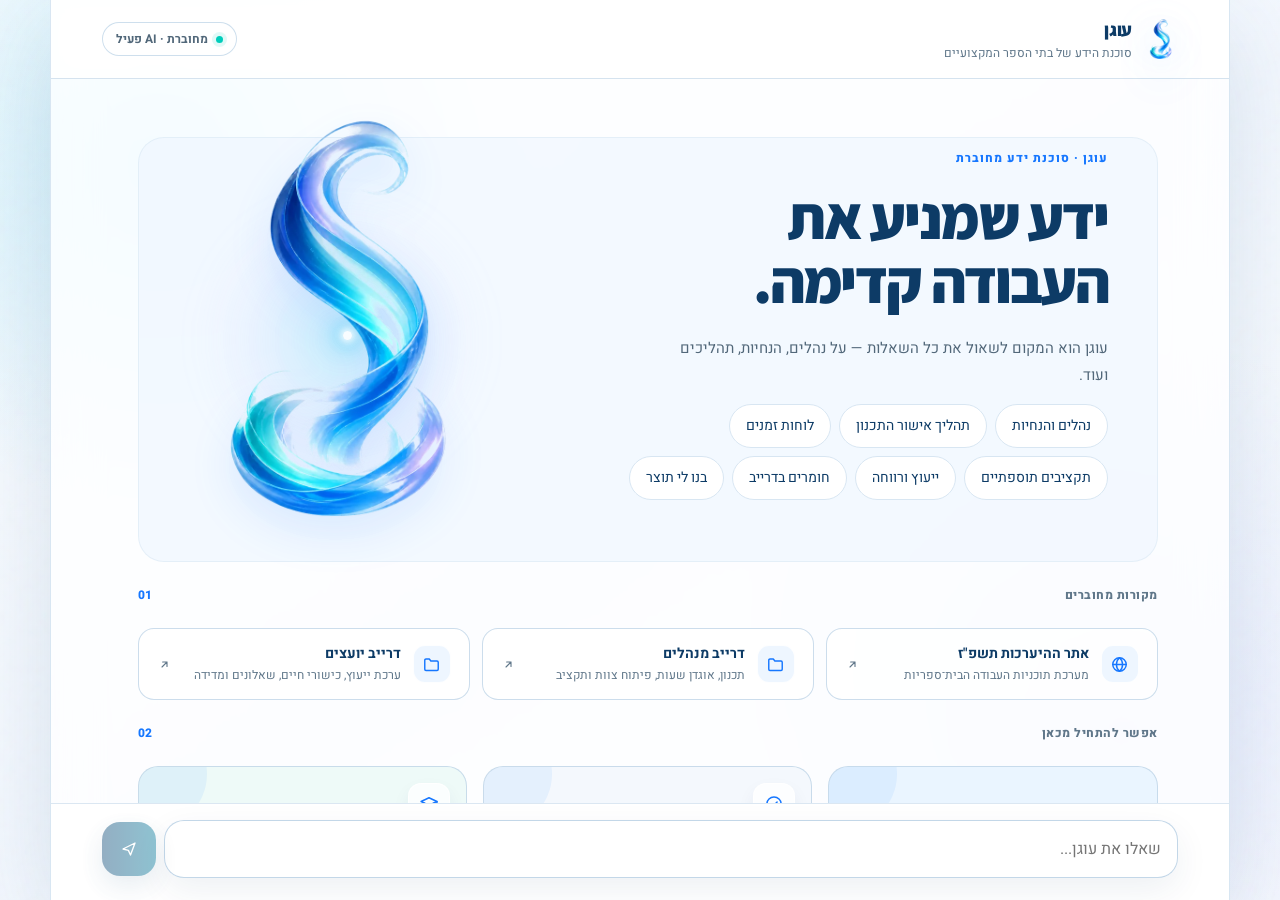
==== commit bbba44ff: "Rename subtitle to סוכנת הידע של בתי הספר המקצועיים; bump SW to v8 Co-Authored-By: Claude Fable 5 <n" ====
--- a/index.html
+++ b/index.html
@@ -3,8 +3,8 @@
 <head>
 <meta charset="utf-8">
 <meta name="viewport" content="width=device-width, initial-scale=1">
-<title>עוגן · סוכנת הידע של משרד העבודה</title>
-<meta name="description" content="פרוטוטייפ עיצובי של עוגן, סוכנת הידע של אתר תיק המנהל, משרד העבודה.">
+<title>עוגן · סוכנת הידע של בתי הספר המקצועיים</title>
+<meta name="description" content="פרוטוטייפ עיצובי של עוגן, סוכנת הידע של בתי הספר המקצועיים.">
 
 <!-- PWA: התקנה למסך הבית -->
 <meta name="theme-color" content="#0D3B66">
@@ -36,7 +36,7 @@
     <span id="ogen-chat-header-entity-slot"></span>
     <div class="ogen-chat-header__meta">
       <div class="ogen-chat-header__title">עוגן</div>
-      <div class="ogen-chat-header__subtitle">סוכנת הידע של משרד העבודה</div>
+      <div class="ogen-chat-header__subtitle">סוכנת הידע של בתי הספר המקצועיים</div>
     </div>
     <div class="ogen-chat-header__status" aria-label="מצב המערכת: מחוברת לשלושה מאגרי ידע">
       <span class="ogen-chat-header__status-dot" aria-hidden="true"></span>
--- a/ogen-chat.css
+++ b/ogen-chat.css
@@ -464,6 +464,11 @@
   line-height: 1.75;
 }
 
+.ogen-welcome__tags {
+  margin-top: 16px;
+  max-width: 55ch;
+}
+
 .ogen-welcome__section-head {
   display: flex;
   justify-content: space-between;
